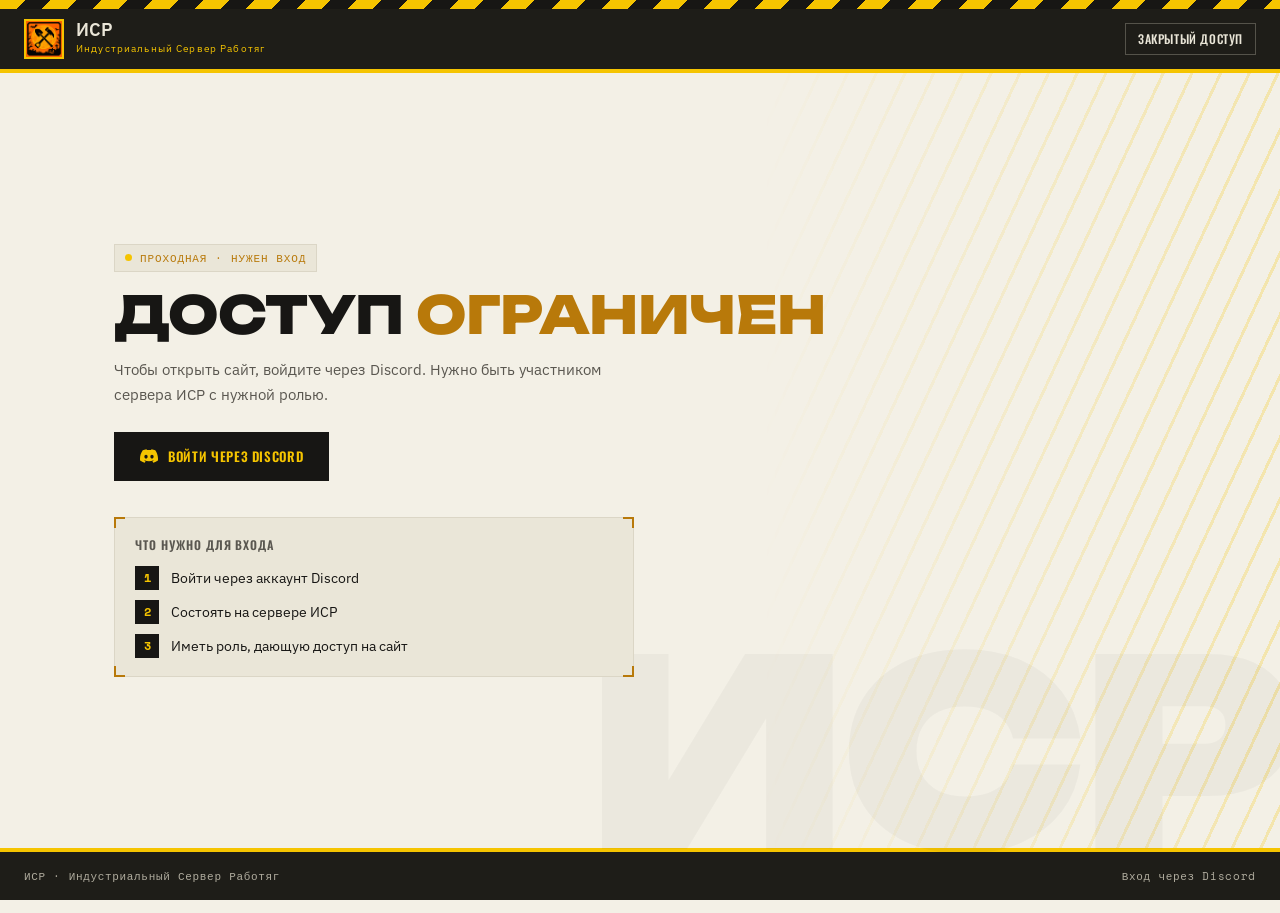
==== gate.html @ 2286a5bd "Add files via upload" ====
<!doctype html>
<html lang="ru">
<head>
<meta charset="utf-8">
<meta name="viewport" content="width=device-width,initial-scale=1">
<title>ИСР — вход</title>
<meta name="robots" content="noindex">
<meta name="theme-color" content="#1E1D18">
<link rel="icon" type="image/png" href="icon.png">
<link rel="preconnect" href="https://fonts.googleapis.com">
<link rel="preconnect" href="https://fonts.gstatic.com" crossorigin>
<link href="https://fonts.googleapis.com/css2?family=Unbounded:wght@500;700;800;900&family=Oswald:wght@400;500;600;700&family=IBM+Plex+Sans:wght@400;500;600&family=Space+Mono:wght@400;700&display=swap" rel="stylesheet">
<style>
:root {
  --paper: #F3F0E6;
  --paper-2: #EAE6D8;
  --ink: #171614;
  --ink-soft: #5A5750;
  --yellow: #F5C400;
  --yellow-deep: #B8790A;
  --steel: #1E1D18;
  --steel-2: #2B2A23;
  --line: #DBD6C6;
  --steel-text: #EAE6D8;
  --danger: #B3261E;
  --ok: #2E7D32;
}
* { box-sizing: border-box; }
html { scrollbar-width: thin; scrollbar-color: var(--yellow) var(--paper-2); }
body {
  margin: 0; min-height: 100vh; min-height: 100dvh;
  display: flex; flex-direction: column;
  background: var(--paper); color: var(--ink);
  font-family: 'IBM Plex Sans', sans-serif; line-height: 1.5;
  position: relative; overflow-x: hidden;
}

/* ===== ПОЛОСА + ШАПКА (как на основной странице) ===== */
.stripe { height: 9px; background: repeating-linear-gradient(135deg, var(--yellow) 0 18px, var(--ink) 18px 36px); flex: none; }
header.top {
  background: var(--steel); color: var(--steel-text);
  height: 64px; padding: 0 24px; flex: none;
  display: flex; align-items: center; justify-content: space-between; gap: 16px;
  border-bottom: 4px solid var(--yellow);
}
.brand { display: flex; align-items: center; gap: 12px; }
.plate { width: 40px; height: 40px; border: 2px solid var(--yellow); overflow: hidden; flex: none; background: var(--ink); }
.plate img { width: 100%; height: 100%; object-fit: cover; display: block; }
.brand-text .name { font-size: 18px; font-weight: 600; line-height: 1; }
.brand-text .sub { font-size: 9.5px; color: var(--yellow); letter-spacing: .12em; margin-top: 3px; }
.top-tag {
  font-family: 'Oswald', sans-serif; text-transform: uppercase; letter-spacing: .05em;
  font-size: 12px; font-weight: 500; color: var(--steel-text);
  border: 1px solid #55534a; padding: 6px 12px; white-space: nowrap;
}

/* ===== ГЛАВНЫЙ БЛОК ===== */
main { flex: 1 0 auto; position: relative; display: flex; align-items: center; }
main::before {                       /* диагональные полосы справа, как в hero */
  content: ""; position: absolute; top: 0; right: 0; bottom: 0;
  width: 46vw; max-width: 520px;
  background: repeating-linear-gradient(115deg, var(--yellow) 0 3px, transparent 3px 26px);
  opacity: .25; pointer-events: none;
  -webkit-mask-image: linear-gradient(to left, black, transparent);
  mask-image: linear-gradient(to left, black, transparent);
}
main::after {                        /* водяной знак */
  content: "ИСР"; position: absolute; right: -10px; bottom: -34px;
  font-family: 'Unbounded', sans-serif; font-weight: 900;
  font-size: min(22vw, 260px); line-height: 1; letter-spacing: -.03em;
  color: var(--ink); opacity: .03; pointer-events: none;
}
.wrap { position: relative; z-index: 1; width: 100%; max-width: 1100px; margin: 0 auto; padding: clamp(32px, 7vw, 72px) 24px; }

.eyebrow {
  display: inline-flex; align-items: center; gap: 8px;
  font-family: 'Space Mono', monospace; font-size: 11px; letter-spacing: .08em; text-transform: uppercase;
  color: var(--yellow-deep); background: var(--paper-2);
  border: 1px solid var(--line); padding: 5px 10px; margin-bottom: 16px;
}
.eyebrow .dot { width: 7px; height: 7px; background: var(--yellow); border-radius: 50%; animation: pulse 1.8s ease-in-out infinite; }
@keyframes pulse { 0%, 100% { opacity: 1; } 50% { opacity: .3; } }

h1 {
  font-family: 'Unbounded', sans-serif; font-weight: 800; letter-spacing: -.01em; text-transform: uppercase;
  font-size: clamp(26px, 6vw, 52px); line-height: 1.04; margin: 0;
  overflow-wrap: break-word; word-break: break-word; hyphens: auto; max-width: 14em;
}
h1 span { color: var(--yellow-deep); }
body.err h1 span { color: var(--danger); }
p.lead { font-size: 15px; color: var(--ink-soft); max-width: 520px; margin: 16px 0 24px; line-height: 1.65; }

/* ===== КНОПКИ (как .btn на основной странице) ===== */
.cta-row { display: flex; gap: 12px; flex-wrap: wrap; align-items: center; }
.btn {
  position: relative; font-family: 'Oswald', sans-serif; text-transform: uppercase;
  letter-spacing: .05em; font-weight: 600; font-size: 13px; padding: 13px 24px;
  border: 2px solid var(--ink); cursor: pointer; text-decoration: none;
  display: inline-flex; align-items: center; gap: 10px; overflow: hidden; isolation: isolate;
  transition: color .18s, background .18s;
}
.btn:active { transform: scale(.98); }
.btn-primary { background: var(--ink); color: var(--yellow); }
.btn-primary::before {
  content: ""; position: absolute; inset: 0; background: var(--yellow);
  transform: translateY(105%); transition: transform .22s ease; z-index: -1;
}
.btn-primary:hover { color: var(--ink); }
.btn-primary:hover::before { transform: translateY(0); }
.btn.off { opacity: .4; pointer-events: none; }
.btn svg { width: 18px; height: 18px; fill: currentColor; flex: none; }

/* ===== ЧТО НУЖНО ДЛЯ ВХОДА ===== */
.need {
  position: relative; margin-top: 36px; max-width: 520px;
  background: var(--paper-2); border: 1px solid var(--line); padding: 18px 20px;
}
.need::before {                      /* уголки как .corner-marks */
  content: ""; position: absolute; inset: -1px; pointer-events: none;
  background:
    linear-gradient(var(--yellow-deep), var(--yellow-deep)) top left/11px 2px no-repeat,
    linear-gradient(var(--yellow-deep), var(--yellow-deep)) top left/2px 11px no-repeat,
    linear-gradient(var(--yellow-deep), var(--yellow-deep)) top right/11px 2px no-repeat,
    linear-gradient(var(--yellow-deep), var(--yellow-deep)) top right/2px 11px no-repeat,
    linear-gradient(var(--yellow-deep), var(--yellow-deep)) bottom left/11px 2px no-repeat,
    linear-gradient(var(--yellow-deep), var(--yellow-deep)) bottom left/2px 11px no-repeat,
    linear-gradient(var(--yellow-deep), var(--yellow-deep)) bottom right/11px 2px no-repeat,
    linear-gradient(var(--yellow-deep), var(--yellow-deep)) bottom right/2px 11px no-repeat;
}
.need h2 {
  font-family: 'Oswald', sans-serif; text-transform: uppercase; letter-spacing: .08em;
  font-size: 12px; font-weight: 600; color: var(--ink-soft); margin: 0 0 12px;
}
.need ol { list-style: none; margin: 0; padding: 0; counter-reset: s; display: grid; gap: 10px; }
.need li { counter-increment: s; display: flex; align-items: center; gap: 12px; font-size: 14px; }
.need li::before {
  content: counter(s); flex: none; width: 24px; height: 24px; display: grid; place-items: center;
  font-family: 'Space Mono', monospace; font-weight: 700; font-size: 12px;
  background: var(--ink); color: var(--yellow);
}
.need li.ok::before  { content: "✓"; background: var(--ok); color: #fff; }
.need li.bad::before { content: "✕"; background: var(--danger); color: #fff; }
.need li.bad { color: var(--danger); font-weight: 600; }

/* ===== ПОДВАЛ ===== */
footer {
  flex: none; background: var(--steel); color: #B0AC9E;
  padding: 16px 24px; font-family: 'Space Mono', monospace; font-size: 11px; letter-spacing: .06em;
  display: flex; justify-content: space-between; gap: 12px; flex-wrap: wrap;
  border-top: 4px solid var(--yellow);
}

@media (max-width: 640px) {
  header.top { padding: 0 16px; }
  .top-tag { display: none; }
  .wrap { padding: 32px 16px 48px; }
  .btn { width: 100%; justify-content: center; }
  footer { padding: 14px 16px; }
}
@media (prefers-reduced-motion: reduce) { .eyebrow .dot { animation: none; } .btn, .btn::before { transition: none; } }
</style>
<script src="isr-gate.js" data-page="gate"></script>
</head>
<body>
<div class="stripe"></div>
<header class="top">
  <div class="brand">
    <div class="plate"><img src="icon.png" alt="Логотип ИСР"></div>
    <div class="brand-text">
      <div class="name">ИСР</div>
      <div class="sub">Индустриальный Сервер Работяг</div>
    </div>
  </div>
  <div class="top-tag">Закрытый доступ</div>
</header>

<main>
  <div class="wrap">
    <div class="eyebrow"><span class="dot"></span><span id="eyebrow">Проходная · нужен вход</span></div>
    <h1 id="title">Доступ <span>ограничен</span></h1>
    <p class="lead" id="text">Чтобы открыть сайт, войдите через Discord. Нужно быть участником сервера ИСР с нужной ролью.</p>
    <div class="cta-row">
      <a class="btn btn-primary" id="login" href="#">
        <svg viewBox="0 0 24 24" aria-hidden="true"><path d="M20.32 4.37A19.8 19.8 0 0 0 15.4 2.85a.07.07 0 0 0-.08.04c-.21.38-.45.87-.61 1.26a18.3 18.3 0 0 0-5.42 0 12.6 12.6 0 0 0-.62-1.26.08.08 0 0 0-.08-.04A19.7 19.7 0 0 0 3.68 4.37a.07.07 0 0 0-.03.03C.53 9.05-.32 13.58.1 18.06a.08.08 0 0 0 .03.06 19.9 19.9 0 0 0 5.99 3.03.08.08 0 0 0 .08-.03c.46-.63.87-1.3 1.23-2a.08.08 0 0 0-.04-.1 13.1 13.1 0 0 1-1.87-.9.08.08 0 0 1 0-.13l.37-.29a.07.07 0 0 1 .08-.01c3.93 1.8 8.18 1.8 12.07 0a.07.07 0 0 1 .08.01l.37.29a.08.08 0 0 1 0 .13c-.6.35-1.22.65-1.87.9a.08.08 0 0 0-.04.1c.36.7.77 1.37 1.23 2a.08.08 0 0 0 .08.03 19.8 19.8 0 0 0 6-3.03.08.08 0 0 0 .03-.06c.5-5.18-.84-9.67-3.55-13.66a.06.06 0 0 0-.03-.03ZM8.02 15.33c-1.18 0-2.16-1.08-2.16-2.42s.96-2.42 2.16-2.42c1.21 0 2.18 1.1 2.16 2.42 0 1.34-.96 2.42-2.16 2.42Zm7.97 0c-1.18 0-2.16-1.08-2.16-2.42s.96-2.42 2.16-2.42c1.21 0 2.18 1.1 2.16 2.42 0 1.34-.95 2.42-2.16 2.42Z"/></svg>
        <span id="loginText">Войти через Discord</span>
      </a>
    </div>

    <div class="need" id="need">
      <h2>Что нужно для входа</h2>
      <ol>
        <li id="s1">Войти через аккаунт Discord</li>
        <li id="s2">Состоять на сервере ИСР</li>
        <li id="s3">Иметь роль, дающую доступ на сайт</li>
      </ol>
    </div>
  </div>
</main>

<footer>
  <span>ИСР · Индустриальный Сервер Работяг</span>
  <span>Вход через Discord</span>
</footer>

<script>
(function () {
  // [заголовок, текст, кнопка активна, подпись над заголовком, состояние шагов s1/s2/s3, ошибка?]
  var MSG = {
    not_member:     ['Вас нет на сервере', 'Вы вошли в Discord, но не состоите на сервере ИСР. Вступите на сервер и попробуйте снова.', 1, 'Проходная · отказано', ['ok', 'bad', ''], 1],
    no_role:        ['Нет нужной роли', 'Вы есть на сервере, но у вас нет роли, дающей доступ к сайту. Если считаете, что это ошибка, обратитесь к администрации.', 1, 'Проходная · отказано', ['ok', 'ok', 'bad'], 1],
    cancelled:      ['Вход отменён', 'Вы отказались от авторизации через Discord. Чтобы открыть сайт, войдите ещё раз.', 1, 'Проходная · вход отменён', ['', '', ''], 0],
    error:          ['Не удалось войти', 'Что-то пошло не так при обращении к Discord. Попробуйте ещё раз немного позже.', 1, 'Проходная · ошибка', ['', '', ''], 1],
    unavailable:    ['Сервер входа недоступен', 'Не удалось связаться с сервером проверки доступа. Попробуйте позже.', 1, 'Проходная · нет связи', ['', '', ''], 1],
    not_configured: ['Сайт не настроен', 'В файле isr-gate.js не указан адрес Cloudflare Worker (WORKER_URL).', 0, 'Проходная · не настроено', ['', '', ''], 1],
  };

  var h1 = document.getElementById('title'), p = document.getElementById('text'), b = document.getElementById('login'),
      bt = document.getElementById('loginText'), eb = document.getElementById('eyebrow');

  // Заголовок: последнее слово выделяется цветом, как в hero основной страницы
  function setTitle(t) {
    var w = t.split(' '), last = w.pop(), s = document.createElement('span');
    s.textContent = last; h1.textContent = '';
    if (w.length) h1.appendChild(document.createTextNode(w.join(' ') + ' '));
    h1.appendChild(s);
  }
  function setSteps(st) {
    ['s1', 's2', 's3'].forEach(function (id, i) { document.getElementById(id).className = st[i] || ''; });
  }

  var reason = new URLSearchParams(location.search).get('reason');
  var m = MSG[reason];
  if (m) {
    setTitle(m[0]); p.textContent = m[1]; eb.textContent = m[3]; setSteps(m[4]);
    if (m[5]) document.body.classList.add('err');
    if (!m[2]) b.className += ' off';
  }
  if (reason === 'no_role' || reason === 'not_member') bt.textContent = 'Войти другим аккаунтом';
  if (reason === 'cancelled' || reason === 'error') bt.textContent = 'Попробовать снова';

  var G = window.ISRGate;
  // если вход отключён в json/accessFILE, пускаем на сайт сразу
  G.loadAccess().then(function (open) { if (open) location.replace('/'); });

  if (!G.configured) {
    var n = MSG.not_configured;
    setTitle(n[0]); p.textContent = n[1]; eb.textContent = n[3]; document.body.classList.add('err'); b.className += ' off';
    return;
  }
  b.href = G.loginUrl();
  if (reason === 'unavailable') { bt.textContent = 'Обновить страницу'; b.href = '/'; }

  // уже вошли и всё действует — отправляем на сайт (кроме случая показа отказа)
  if (!reason) G.check().then(function (r) { if (r.user) location.replace('/'); }).catch(function () {});
})();
</script>
</body>
</html>
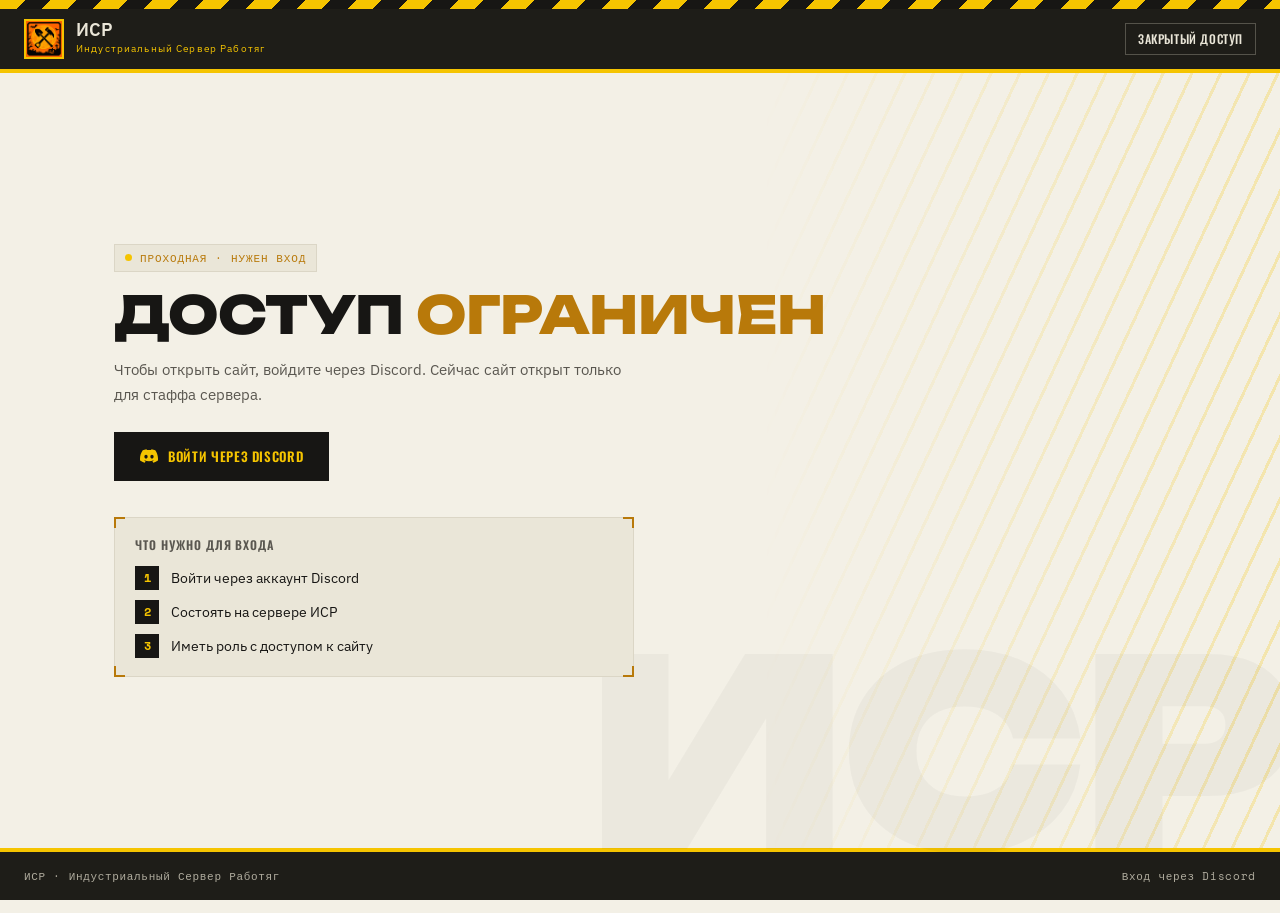
==== commit 5b7fee70: "Add files via upload" ====
--- a/gate.html
+++ b/gate.html
@@ -178,7 +178,7 @@
   <div class="wrap">
     <div class="eyebrow"><span class="dot"></span><span id="eyebrow">Проходная · нужен вход</span></div>
     <h1 id="title">Доступ <span>ограничен</span></h1>
-    <p class="lead" id="text">Чтобы открыть сайт, войдите через Discord. Нужно быть участником сервера ИСР с нужной ролью.</p>
+    <p class="lead" id="text">Чтобы открыть сайт, войдите через Discord. Сейчас сайт открыт только для стаффа сервера.</p>
     <div class="cta-row">
       <a class="btn btn-primary" id="login" href="#">
         <svg viewBox="0 0 24 24" aria-hidden="true"><path d="M20.32 4.37A19.8 19.8 0 0 0 15.4 2.85a.07.07 0 0 0-.08.04c-.21.38-.45.87-.61 1.26a18.3 18.3 0 0 0-5.42 0 12.6 12.6 0 0 0-.62-1.26.08.08 0 0 0-.08-.04A19.7 19.7 0 0 0 3.68 4.37a.07.07 0 0 0-.03.03C.53 9.05-.32 13.58.1 18.06a.08.08 0 0 0 .03.06 19.9 19.9 0 0 0 5.99 3.03.08.08 0 0 0 .08-.03c.46-.63.87-1.3 1.23-2a.08.08 0 0 0-.04-.1 13.1 13.1 0 0 1-1.87-.9.08.08 0 0 1 0-.13l.37-.29a.07.07 0 0 1 .08-.01c3.93 1.8 8.18 1.8 12.07 0a.07.07 0 0 1 .08.01l.37.29a.08.08 0 0 1 0 .13c-.6.35-1.22.65-1.87.9a.08.08 0 0 0-.04.1c.36.7.77 1.37 1.23 2a.08.08 0 0 0 .08.03 19.8 19.8 0 0 0 6-3.03.08.08 0 0 0 .03-.06c.5-5.18-.84-9.67-3.55-13.66a.06.06 0 0 0-.03-.03ZM8.02 15.33c-1.18 0-2.16-1.08-2.16-2.42s.96-2.42 2.16-2.42c1.21 0 2.18 1.1 2.16 2.42 0 1.34-.96 2.42-2.16 2.42Zm7.97 0c-1.18 0-2.16-1.08-2.16-2.42s.96-2.42 2.16-2.42c1.21 0 2.18 1.1 2.16 2.42 0 1.34-.95 2.42-2.16 2.42Z"/></svg>
@@ -191,7 +191,7 @@
       <ol>
         <li id="s1">Войти через аккаунт Discord</li>
         <li id="s2">Состоять на сервере ИСР</li>
-        <li id="s3">Иметь роль, дающую доступ на сайт</li>
+        <li id="s3">Иметь роль с доступом к сайту</li>
       </ol>
     </div>
   </div>
@@ -207,7 +207,9 @@
   // [заголовок, текст, кнопка активна, подпись над заголовком, состояние шагов s1/s2/s3, ошибка?]
   var MSG = {
     not_member:     ['Вас нет на сервере', 'Вы вошли в Discord, но не состоите на сервере ИСР. Вступите на сервер и попробуйте снова.', 1, 'Проходная · отказано', ['ok', 'bad', ''], 1],
-    no_role:        ['Нет нужной роли', 'Вы есть на сервере, но у вас нет роли, дающей доступ к сайту. Если считаете, что это ошибка, обратитесь к администрации.', 1, 'Проходная · отказано', ['ok', 'ok', 'bad'], 1],
+    no_role:        ['Сайт закрыт', 'Сейчас сайт закрыт и открыт только для ролей с особым доступом. Вы вошли в аккаунт, но такой роли у вас нет. Если считаете, что это ошибка, обратитесь к администрации.', 1, 'Проходная · отказано', ['ok', 'ok', 'bad'], 1],
+    no_member_role: ['Нужна роль участника', 'Чтобы войти в аккаунт на сайте, нужна роль «Высокопоставленный» или выше на сервере ИСР. Получите её на сервере и попробуйте снова.', 1, 'Проходная · отказано', ['ok', 'ok', 'bad'], 1],
+    banned:         ['Доступ закрыт', 'Ваш аккаунт заблокирован администрацией сайта. Если считаете, что это ошибка, обратитесь к администрации сервера.', 0, 'Проходная · блокировка', ['bad', '', ''], 1],
     cancelled:      ['Вход отменён', 'Вы отказались от авторизации через Discord. Чтобы открыть сайт, войдите ещё раз.', 1, 'Проходная · вход отменён', ['', '', ''], 0],
     error:          ['Не удалось войти', 'Что-то пошло не так при обращении к Discord. Попробуйте ещё раз немного позже.', 1, 'Проходная · ошибка', ['', '', ''], 1],
     unavailable:    ['Сервер входа недоступен', 'Не удалось связаться с сервером проверки доступа. Попробуйте позже.', 1, 'Проходная · нет связи', ['', '', ''], 1],
@@ -235,7 +237,7 @@
     if (m[5]) document.body.classList.add('err');
     if (!m[2]) b.className += ' off';
   }
-  if (reason === 'no_role' || reason === 'not_member') bt.textContent = 'Войти другим аккаунтом';
+  if (reason === 'no_role' || reason === 'not_member' || reason === 'no_member_role') bt.textContent = 'Войти другим аккаунтом';
   if (reason === 'cancelled' || reason === 'error') bt.textContent = 'Попробовать снова';
 
   var G = window.ISRGate;
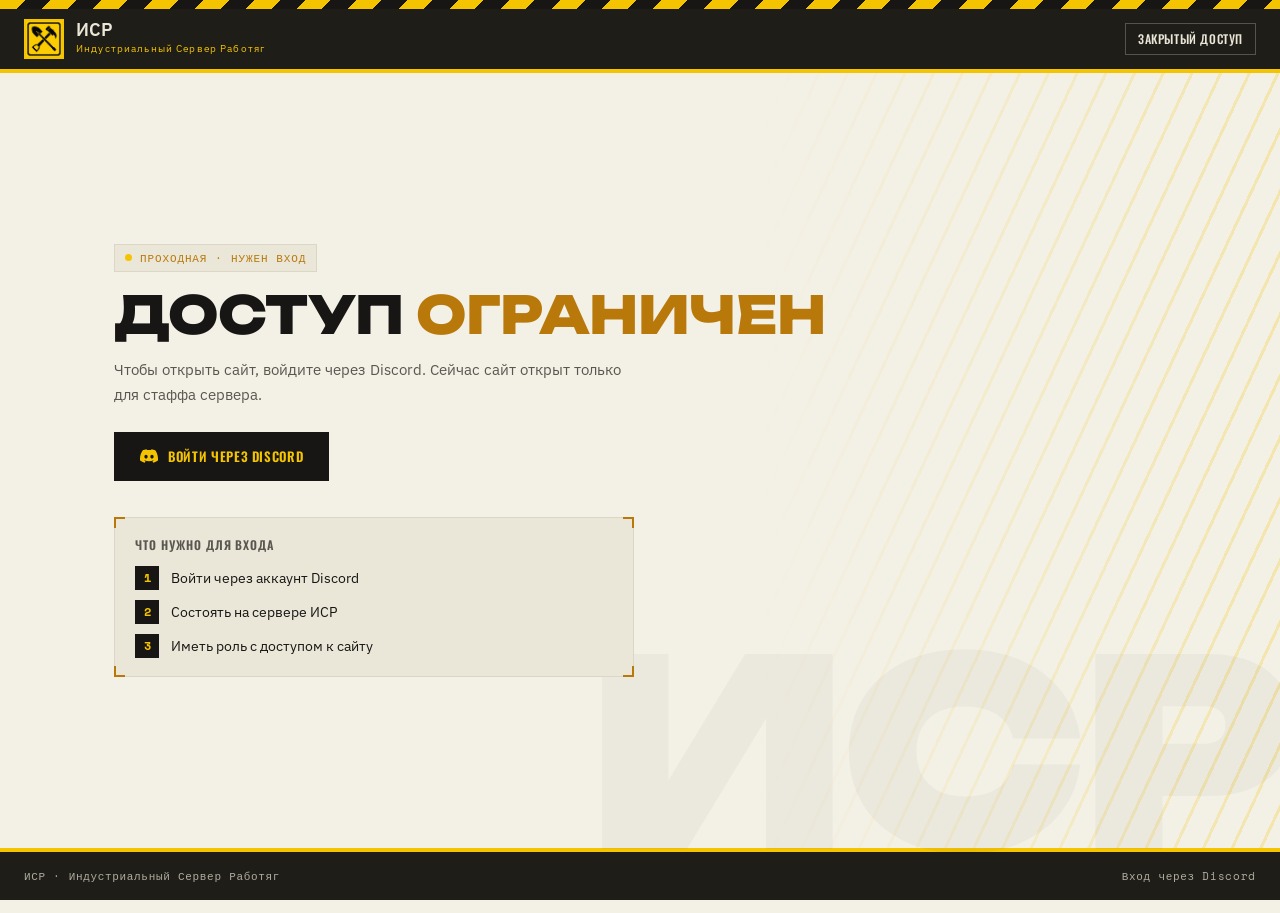
==== commit 7842a981: "Add files via upload" ====
--- a/gate.html
+++ b/gate.html
@@ -159,7 +159,7 @@
 }
 @media (prefers-reduced-motion: reduce) { .eyebrow .dot { animation: none; } .btn, .btn::before { transition: none; } }
 </style>
-<script src="isr-gate.js" data-page="gate"></script>
+<script src="isr-gate.js?v=8" data-page="gate"></script>
 </head>
 <body>
 <div class="stripe"></div>
@@ -208,7 +208,7 @@
   var MSG = {
     not_member:     ['Вас нет на сервере', 'Вы вошли в Discord, но не состоите на сервере ИСР. Вступите на сервер и попробуйте снова.', 1, 'Проходная · отказано', ['ok', 'bad', ''], 1],
     no_role:        ['Сайт закрыт', 'Сейчас сайт закрыт и открыт только для ролей с особым доступом. Вы вошли в аккаунт, но такой роли у вас нет. Если считаете, что это ошибка, обратитесь к администрации.', 1, 'Проходная · отказано', ['ok', 'ok', 'bad'], 1],
-    no_member_role: ['Нужна роль участника', 'Чтобы войти в аккаунт на сайте, нужна роль «Высокопоставленный» или выше на сервере ИСР. Получите её на сервере и попробуйте снова.', 1, 'Проходная · отказано', ['ok', 'ok', 'bad'], 1],
+    no_member_role: ['Нужна роль участника', 'Чтобы войти в аккаунт на сайте, нужна роль участника на сервере ИСР. Получите её на сервере и попробуйте снова.', 1, 'Проходная · отказано', ['ok', 'ok', 'bad'], 1],
     banned:         ['Доступ закрыт', 'Ваш аккаунт заблокирован администрацией сайта. Если считаете, что это ошибка, обратитесь к администрации сервера.', 0, 'Проходная · блокировка', ['bad', '', ''], 1],
     cancelled:      ['Вход отменён', 'Вы отказались от авторизации через Discord. Чтобы открыть сайт, войдите ещё раз.', 1, 'Проходная · вход отменён', ['', '', ''], 0],
     error:          ['Не удалось войти', 'Что-то пошло не так при обращении к Discord. Попробуйте ещё раз немного позже.', 1, 'Проходная · ошибка', ['', '', ''], 1],
